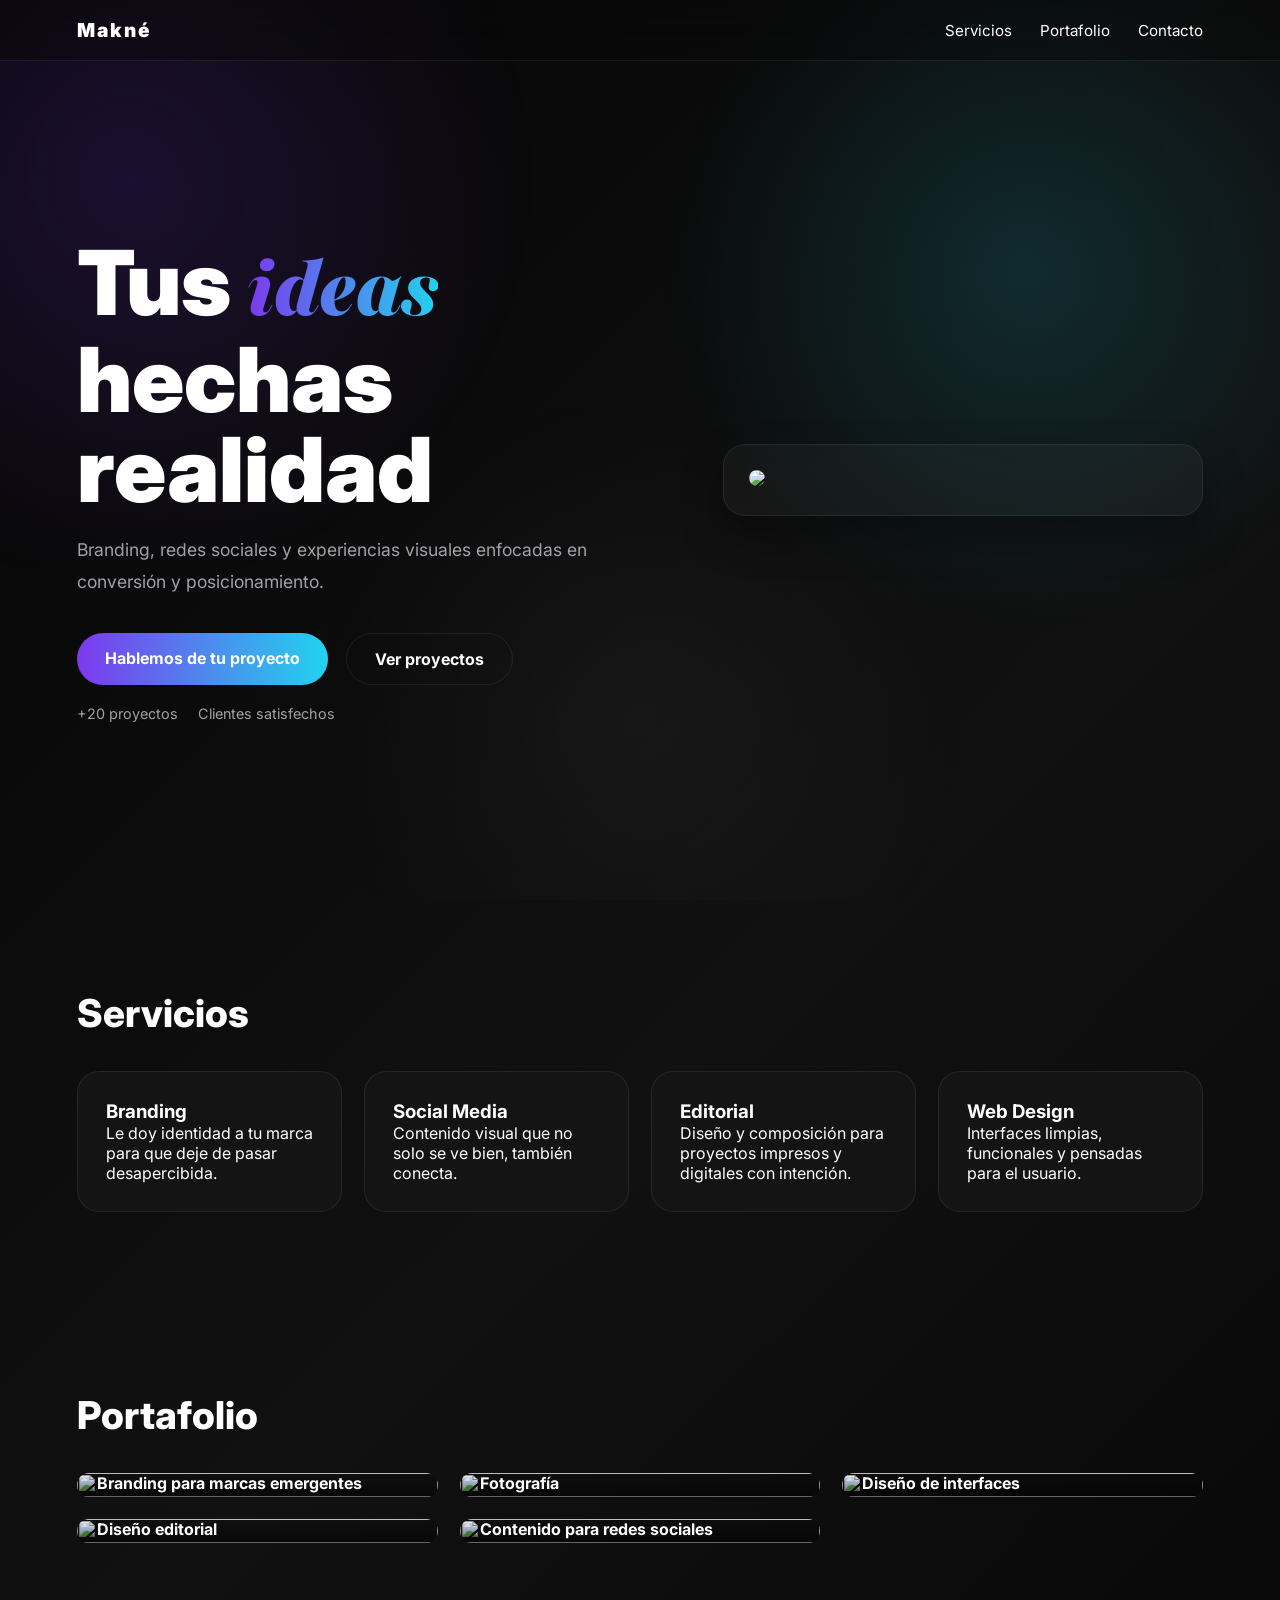
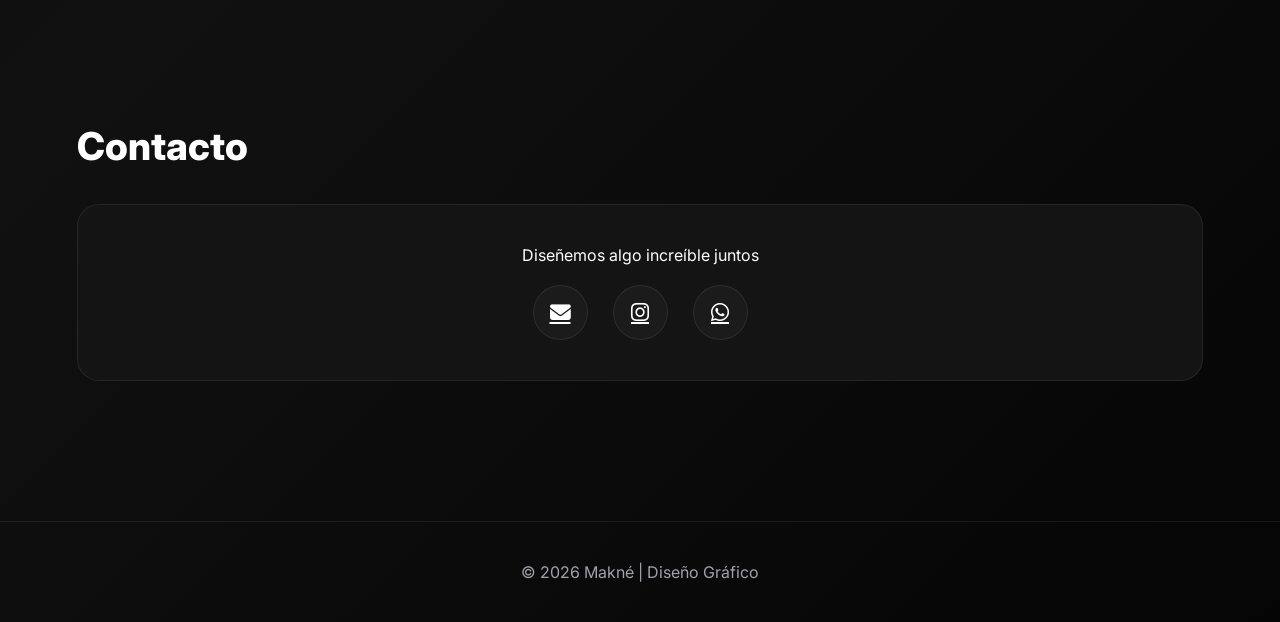
==== index.html @ 938c1986 "Change email link to use JavaScript function" ====
<!DOCTYPE html>
<html lang="es">
<head>
<meta charset="UTF-8">
<meta name="viewport" content="width=device-width, initial-scale=1.0">
<title>Makné | Diseño Estratégico</title>

<link href="https://fonts.googleapis.com/css2?family=Inter:wght@300;400;500;700;900&display=swap" rel="stylesheet">
<link href="https://fonts.googleapis.com/css2?family=Playfair:ital,opsz,wght@0,5..1200,300..900;1,5..1200,300..900&display=swap" rel="stylesheet">
<link href="https://cdnjs.cloudflare.com/ajax/libs/font-awesome/6.5.0/css/all.min.css" rel="stylesheet">
<link rel="stylesheet" href="CSS/styles.css">
</head>

<body>

<nav>
<div class="logo">Makné</div>
<ul>
<li><a href="#servicios">Servicios</a></li>
<li><a href="#portfolio">Portafolio</a></li>
<li><a href="#contacto">Contacto</a></li>
</ul>
</nav>

<section class="hero">
<div class="hero-wrap">

<div>
<h1>
  Tus <span class="idea-text gradient">ideas</span> hechas realidad
</h1>
<p>
Branding, redes sociales y experiencias visuales enfocadas en conversión y posicionamiento.
</p>

<div class="buttons">
<a href="https://wa.me/526563580671" class="btn primary">Hablemos de tu proyecto</a>
<a href="#portfolio" class="btn secondary">Ver proyectos</a>
</div>

<div class="stats">
<span>+20 proyectos</span>
<span>Clientes satisfechos</span>
</div>
</div>

<div class="hero-card">
<img src="https://images.unsplash.com/photo-1498050108023-c5249f4df085?w=1200">
</div>

</div>
</section>
  
<!-- CARD DE SERVICIOS -->
  
<section id="servicios">
<h2 class="title">Servicios</h2>
<div class="grid">

<div class="card">
<h3>Branding</h3>
<p>Le doy identidad a tu marca para que deje de pasar desapercibida.</p>
</div>

<div class="card">
<h3>Social Media</h3>
<p>Contenido visual que no solo se ve bien, también conecta.</p>
</div>

<div class="card">
<h3>Editorial</h3>
<p>Diseño y composición para proyectos impresos y digitales con intención.</p>
</div>

<div class="card">
<h3>Web Design</h3>
<p>Interfaces limpias, funcionales y pensadas para el usuario.</p>
</div>

</div>
</section>
  
<!-- PORTAFOLIO -->
  
<section id="portfolio">
<h2 class="title">Portafolio</h2>

<div class="portfolio">

<div class="work">
<img src="https://images.unsplash.com/photo-1545239351-1141bd82e8a6?w=1200">
<div class="overlay">Branding para marcas emergentes</div>
</div>

<div class="work">
<img src="https://images.unsplash.com/photo-1492724441997-5dc865305da7?w=1200">
<div class="overlay">Fotografía</div>
</div>

<div class="work">
<img src="https://images.unsplash.com/photo-1558655146-d09347e92766?w=1200">
<div class="overlay">Diseño de interfaces</div>
</div>

<div class="work">
<img src="https://images.unsplash.com/photo-1516321318423-f06f85e504b3?w=1200">
<div class="overlay">Diseño editorial</div>
</div>

<div class="work">
<img src="https://images.unsplash.com/photo-1609921212029-bb5a28e60960?w=1200">
<div class="overlay">Contenido para redes sociales</div>
</div>

</div>
</section>

<section id="contacto">
<h2 class="title">Contacto</h2>

<div class="contact-box">
  <p>Diseñemos algo increíble juntos</p>
<div class="contact-icons">
  <a href="#" onclick="openEmail(event)">
    <i class="fa-solid fa-envelope"></i>
      </a>
  <a href="https://instagram.com/makne.co" target="_blank">
    <i class="fa-brands fa-instagram"></i>
      </a>
  <a href="https://wa.me/526563580671" target="_blank">
    <i class="fa-brands fa-whatsapp"></i>
      </a>
  </div>
</div>
</section>

<footer>
© 2026 Makné | Diseño Gráfico 
</footer>

<!-- POPUP -->
<div id="popup" class="popup">
<div class="popup-content">
<p>¿Listo para llevar tu marca a otro nivel?</p>
<a href="https://wa.me/526563580671">Hablar ahora</a>
<span onclick="closePopup()">✕</span>
</div>
</div>

<script src="JS/main.js"></script>
</body>
</html>
---- CSS/styles.css ----
:root{
--bg:#0a0a0a;
--card:#141414;
--text:#ffffff;
--soft:#a1a1aa;
--line:rgba(255,255,255,.08);
--accent:#7c3aed;
--accent2:#22d3ee;
--radius:22px;
--shadow:0 20px 40px rgba(0,0,0,.35);
}

*{
margin:0;
padding:0;
box-sizing:border-box;
scroll-behavior:smooth;
}

body{
font-family:'Inter',sans-serif;
background:linear-gradient(135deg,#050505,#111,#050505);
color:var(--text);
overflow-x:hidden;
}

body::before{
content:"";
position:fixed;
inset:0;
background:
radial-gradient(circle at 10% 20%,rgba(124,58,237,.18),transparent 30%),
radial-gradient(circle at 80% 30%,rgba(34,211,238,.15),transparent 30%),
radial-gradient(circle at 50% 80%,rgba(255,255,255,.04),transparent 35%);
z-index:-1;
}

/* NAV */
nav{
position:fixed;
top:0;
left:0;
width:100%;
padding:18px 6%;
display:flex;
justify-content:space-between;
align-items:center;
backdrop-filter:blur(18px);
background:rgba(10,10,10,.45);
border-bottom:1px solid var(--line);
z-index:999;
}

.logo{
font-size:1.2rem;
font-weight:900;
letter-spacing:2px;
}

nav ul{
display:flex;
gap:28px;
list-style:none;
}

nav a{
color:white;
text-decoration:none;
font-size:.95rem;
transition:.3s;
}

nav a:hover{
color:var(--accent2);
}

/* HERO */

.idea-text{
font-family: "Playfair", serif;
  font-optical-sizing: auto;
  font-weight: <weight>;
  font-style: italic;
  font-variation-settings:
    "wdth" 80;
}

.hero{
min-height:100vh;
display:flex;
align-items:center;
justify-content:center;
padding:120px 6% 60px;
}

.hero-wrap{
display:grid;
grid-template-columns:1.1fr .9fr;
gap:60px;
align-items:center;
width:100%;
max-width:1400px;
}

.hero h1{
font-size:clamp(3rem,7vw,7rem);
line-height:1;
font-weight:900;
margin-bottom:20px;
}

.gradient{
background:linear-gradient(90deg,var(--accent),var(--accent2));
-webkit-background-clip:text;
-webkit-text-fill-color:transparent;
}

.hero p{
font-size:1.1rem;
color:var(--soft);
max-width:600px;
line-height:1.8;
}

.buttons{
margin-top:35px;
display:flex;
gap:18px;
flex-wrap:wrap;
}

.btn{
padding:15px 28px;
border-radius:50px;
text-decoration:none;
font-weight:700;
transition:.3s;
display:inline-block;
}

.primary{
background:linear-gradient(90deg,var(--accent),var(--accent2));
color:white;
}

.secondary{
border:1px solid var(--line);
color:white;
}

.btn:hover{
transform:translateY(-4px);
box-shadow:var(--shadow);
}

.stats{
margin-top:20px;
display:flex;
gap:20px;
color:var(--soft);
font-size:.9rem;
}

/* CARDS */
.hero-card{
background:rgba(255,255,255,.03);
border:1px solid var(--line);
padding:25px;
border-radius:var(--radius);
box-shadow:var(--shadow);
}

.hero-card img{
width:100%;
border-radius:18px;
}

/* GRID */
section{
padding:90px 6%;
max-width:1500px;
margin:auto;
}

.title{
font-size:2.4rem;
margin-bottom:35px;
font-weight:800;
}

.grid{
display:grid;
grid-template-columns:repeat(4,1fr);
gap:22px;
}

.card{
background:var(--card);
padding:28px;
border-radius:var(--radius);
border:1px solid var(--line);
transition:.35s;
}

.card:hover{
transform:translateY(-8px);
}

/* PORTFOLIO */
.portfolio{
display:grid;
grid-template-columns:repeat(3,1fr);
gap:22px;
}

.work{
position:relative;
overflow:hidden;
border-radius:var(--radius);
}

.work img{
width:100%;
height:100%;
object-fit:cover;
transition:1s;
}

.work:hover img{
transform:scale(1.08);
}

.overlay{
position:absolute;
inset:0;
display:flex;
align-items:end;
padding:20px;
background:linear-gradient(to top,rgba(0,0,0,.8),transparent);
font-weight:700;
font-size:1rem;
}

/* CONTACT */
.contact-box{
background:var(--card);
padding:40px;
border-radius:var(--radius);
border:1px solid var(--line);
text-align:center;
display:flex;
flex-direction:column;
align-items:center;
gap:20px;
}

.contact-icons{
display:flex;
gap:25px;
}

.contact-icons a{
width:55px;
height:55px;
display:flex;
align-items:center;
justify-content:center;
border-radius:50%;
background:rgba(255,255,255,.03);
border:1px solid var(--line);
color:white;
font-size:1.3rem;
transition:.3s;
}

.contact-icons a:hover{
transform:translateY(-5px);
background:linear-gradient(90deg,var(--accent),var(--accent2));
box-shadow:var(--shadow);
}

/* POPUP */
.popup{
position:fixed;
bottom:20px;
right:20px;
background:var(--card);
padding:20px;
border-radius:18px;
display:none;
max-width:260px;
z-index:999;
}

/* FOOTER */
footer{
padding:40px 6%;
color:var(--soft);
border-top:1px solid var(--line);
margin-top:50px;

display:flex;
justify-content:center;
align-items:center;
text-align:center;
flex-direction:column;
gap:10px;
}

/* RESPONSIVE */
@media(max-width:900px){
.hero-wrap{grid-template-columns:1fr;}
.grid{grid-template-columns:1fr 1fr;}
.portfolio{grid-template-columns:1fr;}
}
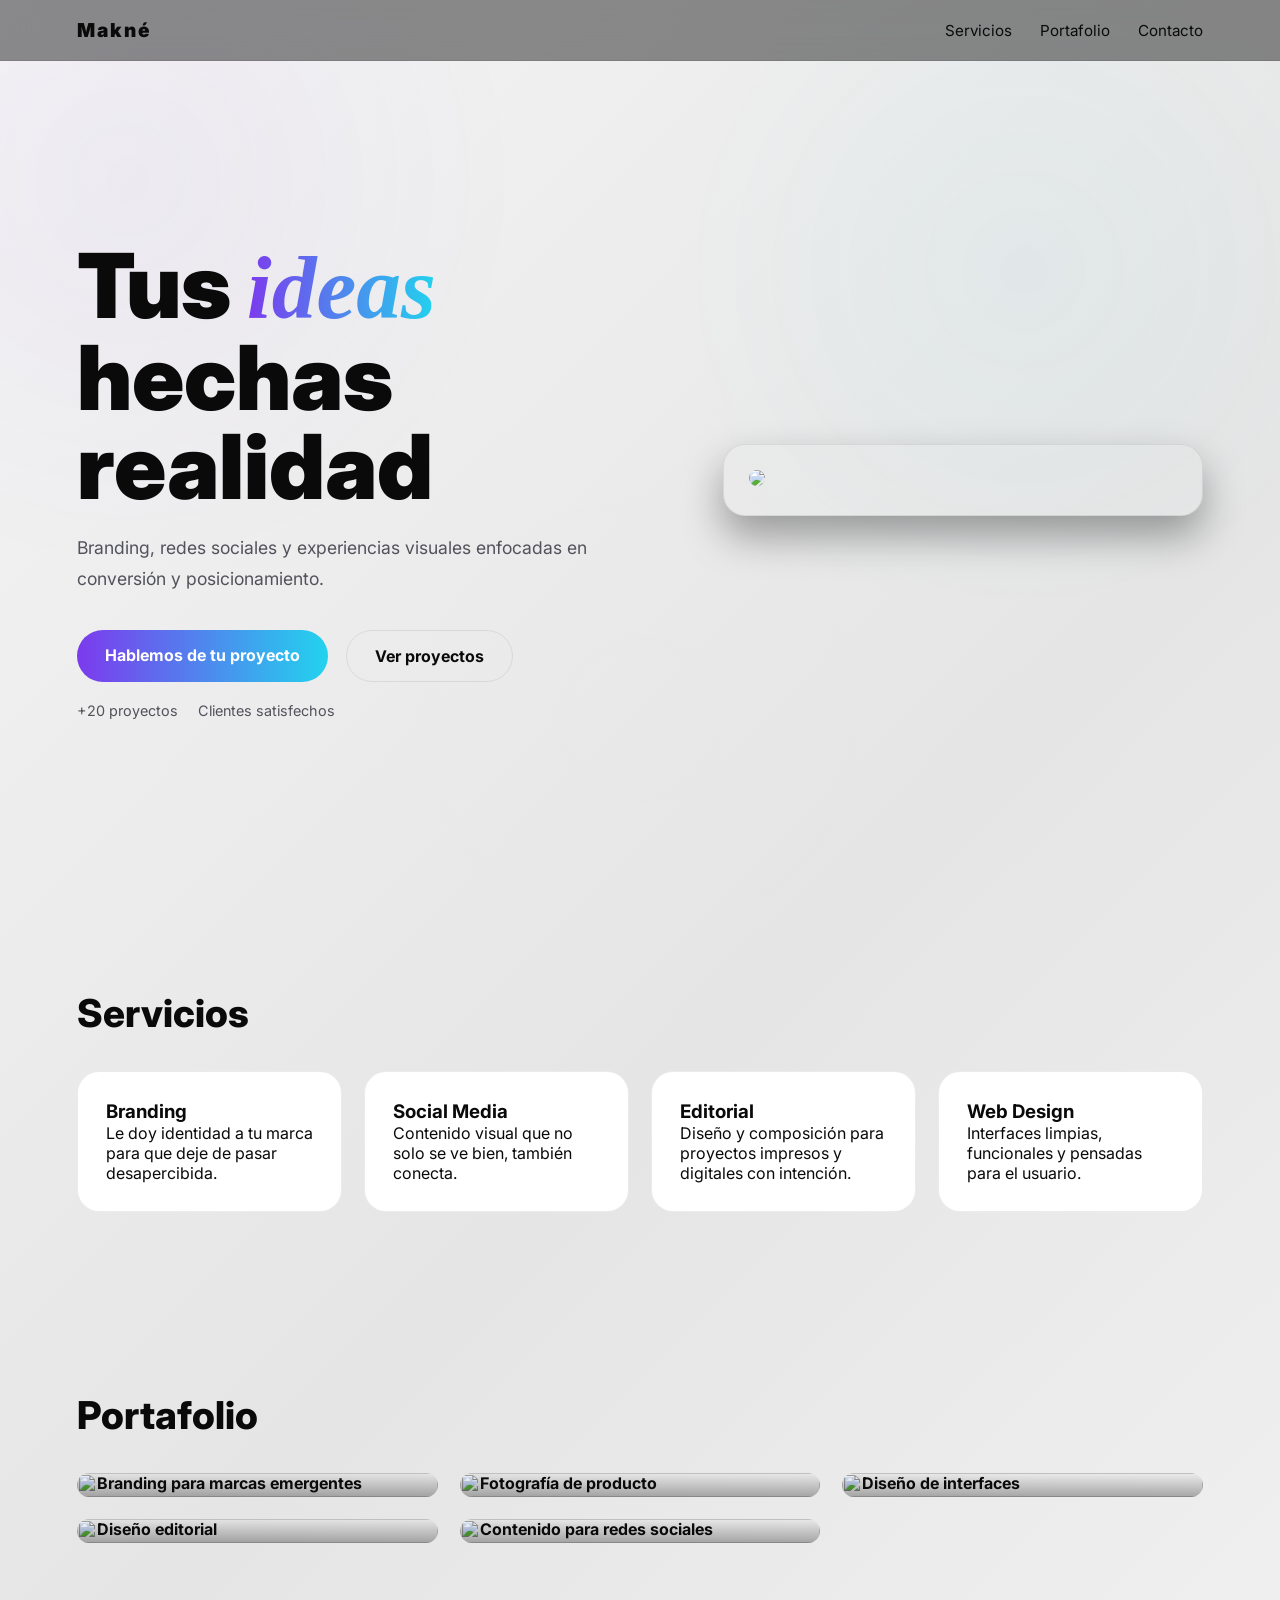
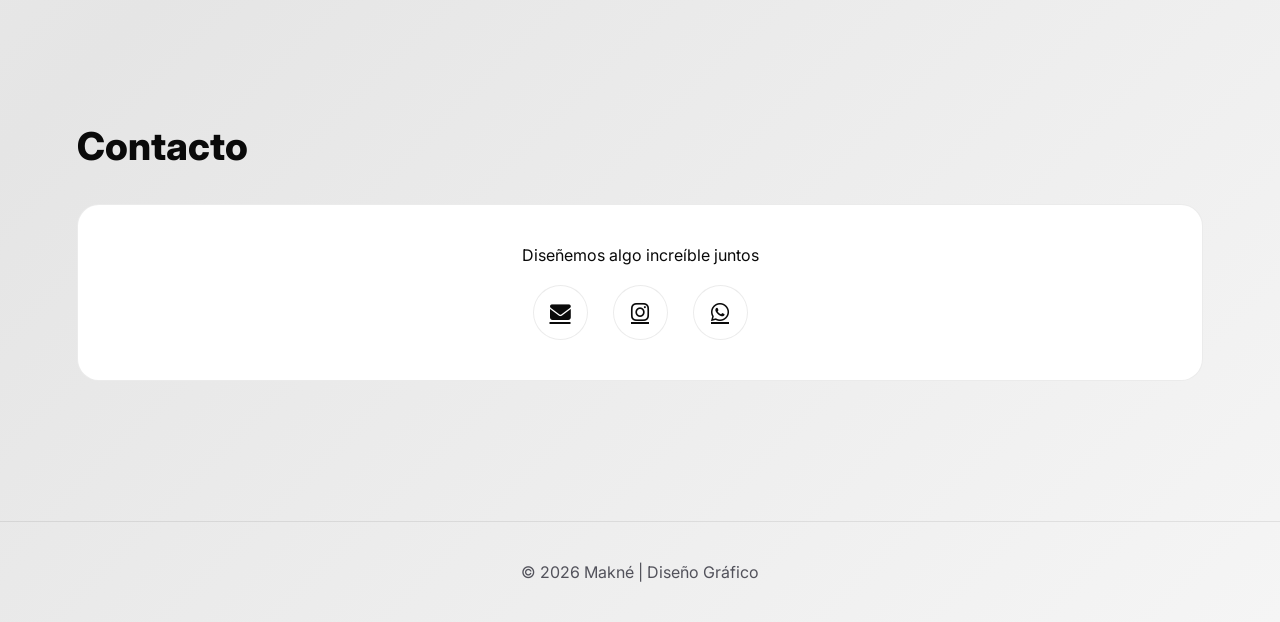
==== commit 5659b8c7: "Update overlay text for product photography" ====
--- a/index.html
+++ b/index.html
@@ -94,7 +94,7 @@
 
 <div class="work">
 <img src="https://images.unsplash.com/photo-1492724441997-5dc865305da7?w=1200">
-<div class="overlay">Fotografía</div>
+<div class="overlay">Fotografía de producto</div>
 </div>
 
 <div class="work">
--- a/CSS/styles.css
+++ b/CSS/styles.css
@@ -1,5 +1,6 @@
 :root{
---bg:#0a0a0a;
+--bg:#050505;
+--bg2:#111;
 --card:#141414;
 --text:#ffffff;
 --soft:#a1a1aa;
@@ -10,6 +11,7 @@
 --shadow:0 20px 40px rgba(0,0,0,.35);
 }
 
+/* RESET */
 *{
 margin:0;
 padding:0;
@@ -17,13 +19,16 @@
 scroll-behavior:smooth;
 }
 
+/* BODY */
 body{
 font-family:'Inter',sans-serif;
-background:linear-gradient(135deg,#050505,#111,#050505);
+background:linear-gradient(135deg,var(--bg),var(--bg2),var(--bg));
 color:var(--text);
 overflow-x:hidden;
-}
-
+transition: background .4s, color .4s;
+}
+
+/* FONDO DECORATIVO */
 body::before{
 content:"";
 position:fixed;
@@ -64,7 +69,7 @@
 }
 
 nav a{
-color:white;
+color:var(--text);
 text-decoration:none;
 font-size:.95rem;
 transition:.3s;
@@ -77,12 +82,8 @@
 /* HERO */
 
 .idea-text{
-font-family: "Playfair", serif;
-  font-optical-sizing: auto;
-  font-weight: <weight>;
-  font-style: italic;
-  font-variation-settings:
-    "wdth" 80;
+font-family: "Playfair Display", serif;
+font-style: italic;
 }
 
 .hero{
@@ -145,7 +146,7 @@
 
 .secondary{
 border:1px solid var(--line);
-color:white;
+color:var(--text);
 }
 
 .btn:hover{
@@ -161,7 +162,7 @@
 font-size:.9rem;
 }
 
-/* CARDS */
+/* CARD HERO */
 .hero-card{
 background:rgba(255,255,255,.03);
 border:1px solid var(--line);
@@ -175,7 +176,7 @@
 border-radius:18px;
 }
 
-/* GRID */
+/* SECCIONES */
 section{
 padding:90px 6%;
 max-width:1500px;
@@ -188,6 +189,7 @@
 font-weight:800;
 }
 
+/* SERVICIOS */
 .grid{
 display:grid;
 grid-template-columns:repeat(4,1fr);
@@ -241,7 +243,7 @@
 font-size:1rem;
 }
 
-/* CONTACT */
+/* CONTACTO */
 .contact-box{
 background:var(--card);
 padding:40px;
@@ -268,7 +270,7 @@
 border-radius:50%;
 background:rgba(255,255,255,.03);
 border:1px solid var(--line);
-color:white;
+color:var(--text);
 font-size:1.3rem;
 transition:.3s;
 }
@@ -277,6 +279,10 @@
 transform:translateY(-5px);
 background:linear-gradient(90deg,var(--accent),var(--accent2));
 box-shadow:var(--shadow);
+}
+
+.contact-icons a:active{
+transform:scale(0.9);
 }
 
 /* POPUP */
@@ -298,7 +304,6 @@
 color:var(--soft);
 border-top:1px solid var(--line);
 margin-top:50px;
-
 display:flex;
 justify-content:center;
 align-items:center;
@@ -313,3 +318,29 @@
 .grid{grid-template-columns:1fr 1fr;}
 .portfolio{grid-template-columns:1fr;}
 }
+
+/*MODO CLARO */
+@media (prefers-color-scheme: light){
+:root{
+--bg:#f5f5f5;
+--bg2:#e5e5e5;
+--card:#ffffff;
+--text:#0a0a0a;
+--soft:#52525b;
+--line:rgba(0,0,0,.08);
+--accent:#7c3aed;
+--accent2:#22d3ee;
+}
+
+/* suavizar fondo decorativo */
+body::before{
+opacity:0.25;
+}
+
+/* overlay menos agresivo */
+.overlay{
+background:linear-gradient(to top,rgba(0,0,0,.5),transparent);
+}
+}
+
+
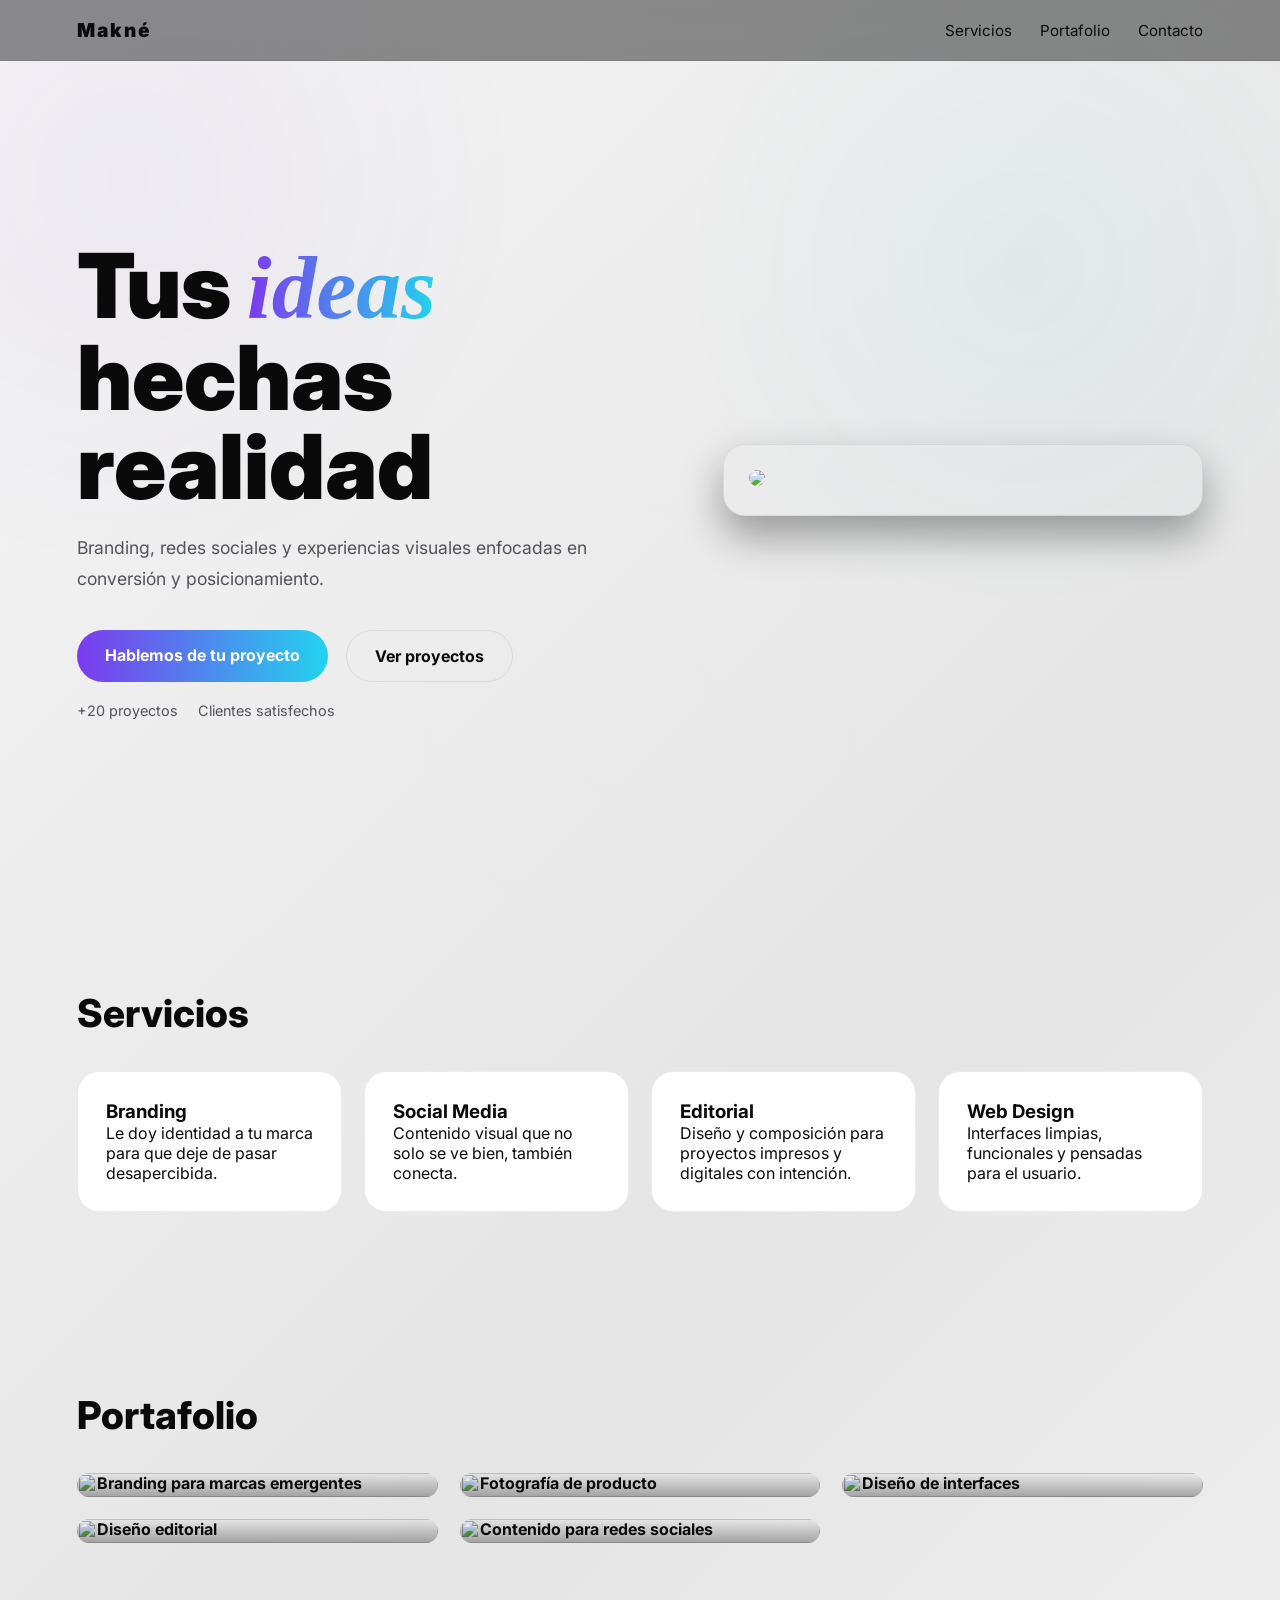
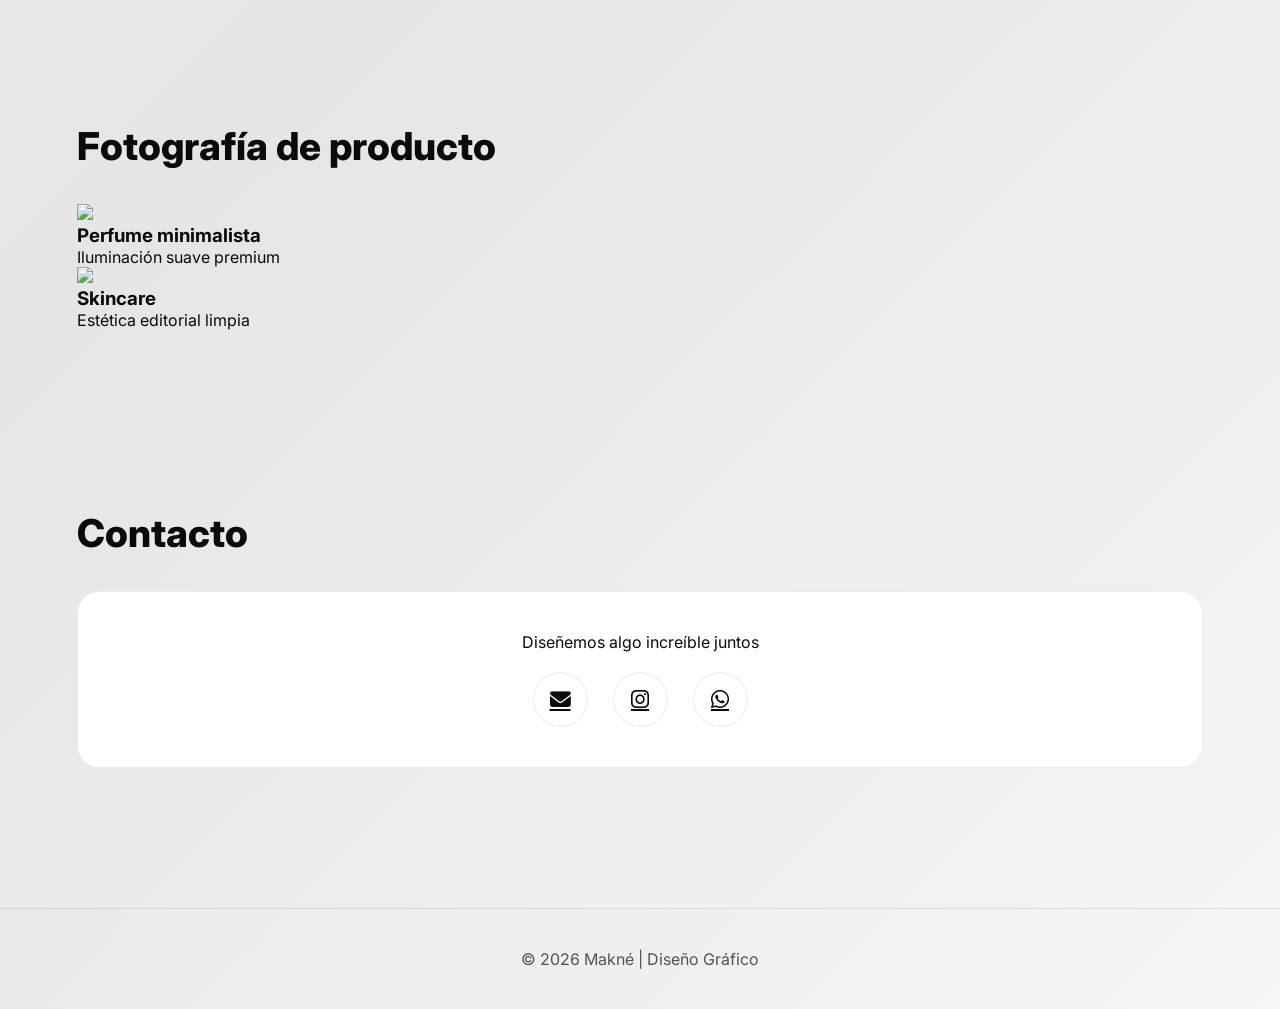
==== commit 4cf80d4f: "Add product photography gallery section to index.html" ====
--- a/index.html
+++ b/index.html
@@ -92,7 +92,7 @@
 <div class="overlay">Branding para marcas emergentes</div>
 </div>
 
-<div class="work">
+<div class="work" onclick="openGallery()">
 <img src="https://images.unsplash.com/photo-1492724441997-5dc865305da7?w=1200">
 <div class="overlay">Fotografía de producto</div>
 </div>
@@ -114,7 +114,47 @@
 
 </div>
 </section>
+  
+<!-- GALERIA FOTOGRAFIA -->
+<section id="fotografia" class="gallery-section hidden">
+<h2 class="title">Fotografía de producto</h2>
 
+<div class="gallery">
+
+<div class="flip-card">
+<div class="flip-inner">
+
+<div class="flip-front">
+<img src="https://images.unsplash.com/photo-1512499617640-c2f999098c01?w=800">
+</div>
+
+<div class="flip-back">
+<h3>Perfume minimalista</h3>
+<p>Iluminación suave premium</p>
+</div>
+
+</div>
+</div>
+
+<div class="flip-card">
+<div class="flip-inner">
+
+<div class="flip-front">
+<img src="https://images.unsplash.com/photo-1585386959984-a4155224a1ad?w=800">
+</div>
+
+<div class="flip-back">
+<h3>Skincare</h3>
+<p>Estética editorial limpia</p>
+</div>
+
+</div>
+</div>
+
+</div>
+
+<!-- CONTACTO -->
+</section>
 <section id="contacto">
 <h2 class="title">Contacto</h2>
 
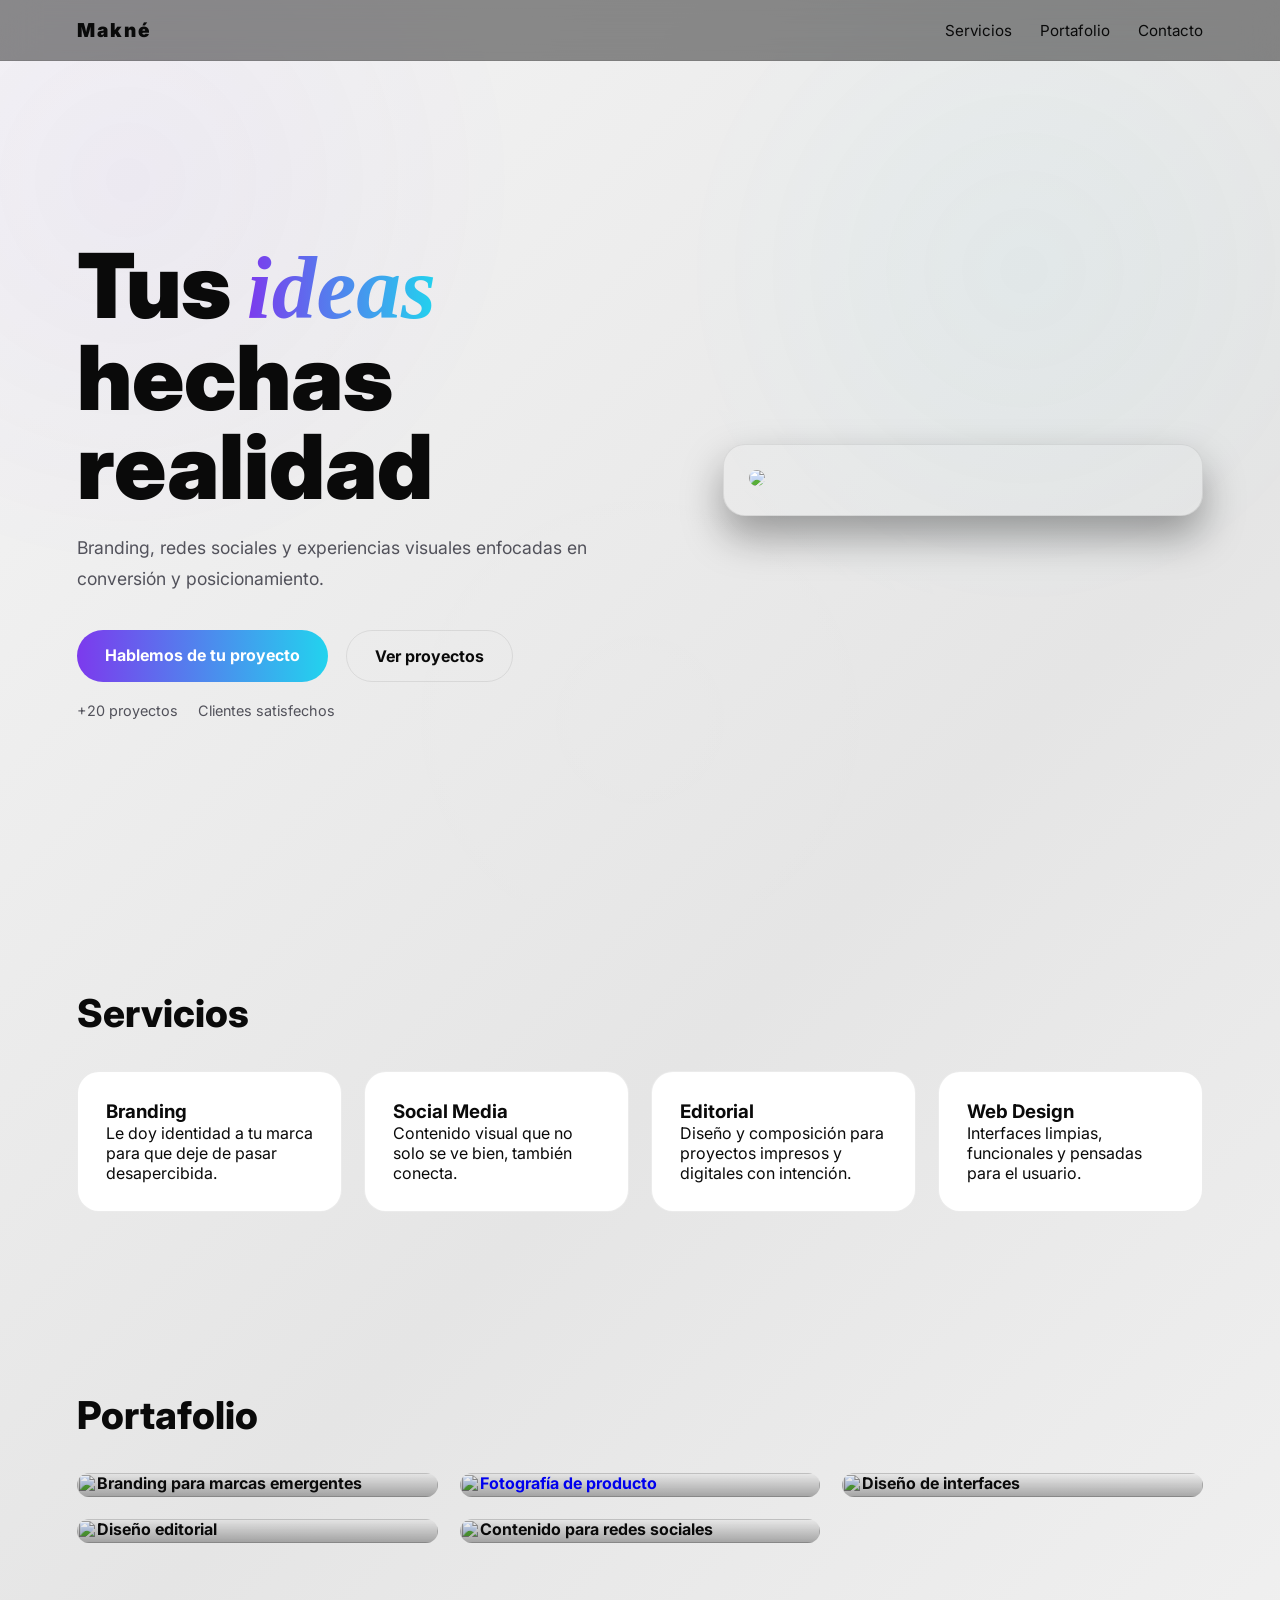
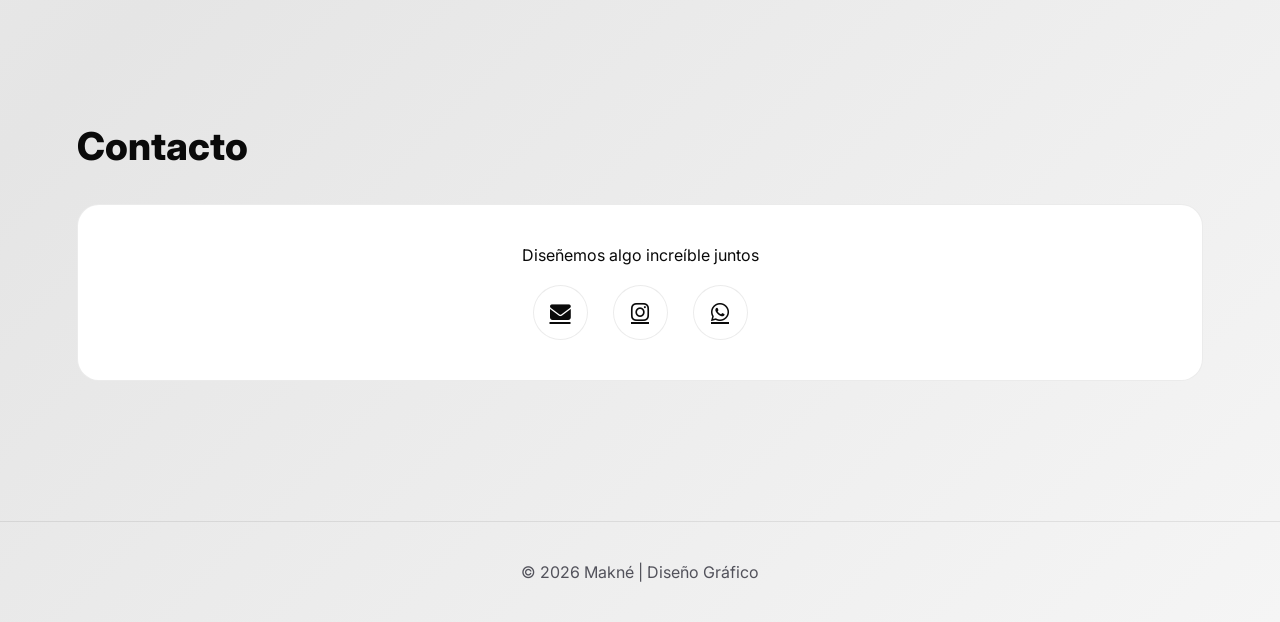
==== commit b744e3d3: "Update index.html" ====
--- a/index.html
+++ b/index.html
@@ -92,10 +92,10 @@
 <div class="overlay">Branding para marcas emergentes</div>
 </div>
 
-<div class="work" onclick="openGallery()">
+<a href="fotografia.html" class="work transition-link">
 <img src="https://images.unsplash.com/photo-1492724441997-5dc865305da7?w=1200">
 <div class="overlay">Fotografía de producto</div>
-</div>
+</a>
 
 <div class="work">
 <img src="https://images.unsplash.com/photo-1558655146-d09347e92766?w=1200">
--- a/CSS/styles.css
+++ b/CSS/styles.css
@@ -343,4 +343,67 @@
 }
 }
 
-
+/* GALERIA OCULTA */
+.hidden{
+display:none;
+}
+
+/* GALERIA */
+.gallery{
+display:flex;
+gap:30px;
+justify-content:center;
+flex-wrap:wrap;
+}
+
+/* FLIP CARD */
+.flip-card{
+width:260px;
+height:320px;
+perspective:1000px;
+cursor:pointer;
+}
+
+.flip-inner{
+width:100%;
+height:100%;
+position:relative;
+transform-style:preserve-3d;
+transition:transform .6s;
+}
+
+.flip-card:hover .flip-inner{
+transform:rotateY(180deg);
+}
+
+.flip-front, .flip-back{
+position:absolute;
+width:100%;
+height:100%;
+backface-visibility:hidden;
+border-radius:var(--radius);
+overflow:hidden;
+border:1px solid var(--line);
+}
+
+.flip-front img{
+width:100%;
+height:100%;
+object-fit:cover;
+}
+
+.flip-back{
+background:var(--card);
+transform:rotateY(180deg);
+display:flex;
+flex-direction:column;
+justify-content:center;
+align-items:center;
+padding:20px;
+text-align:center;
+}
+
+/* GLOW */
+.flip-card:hover{
+box-shadow:0 0 30px rgba(124,58,237,0.5);
+}
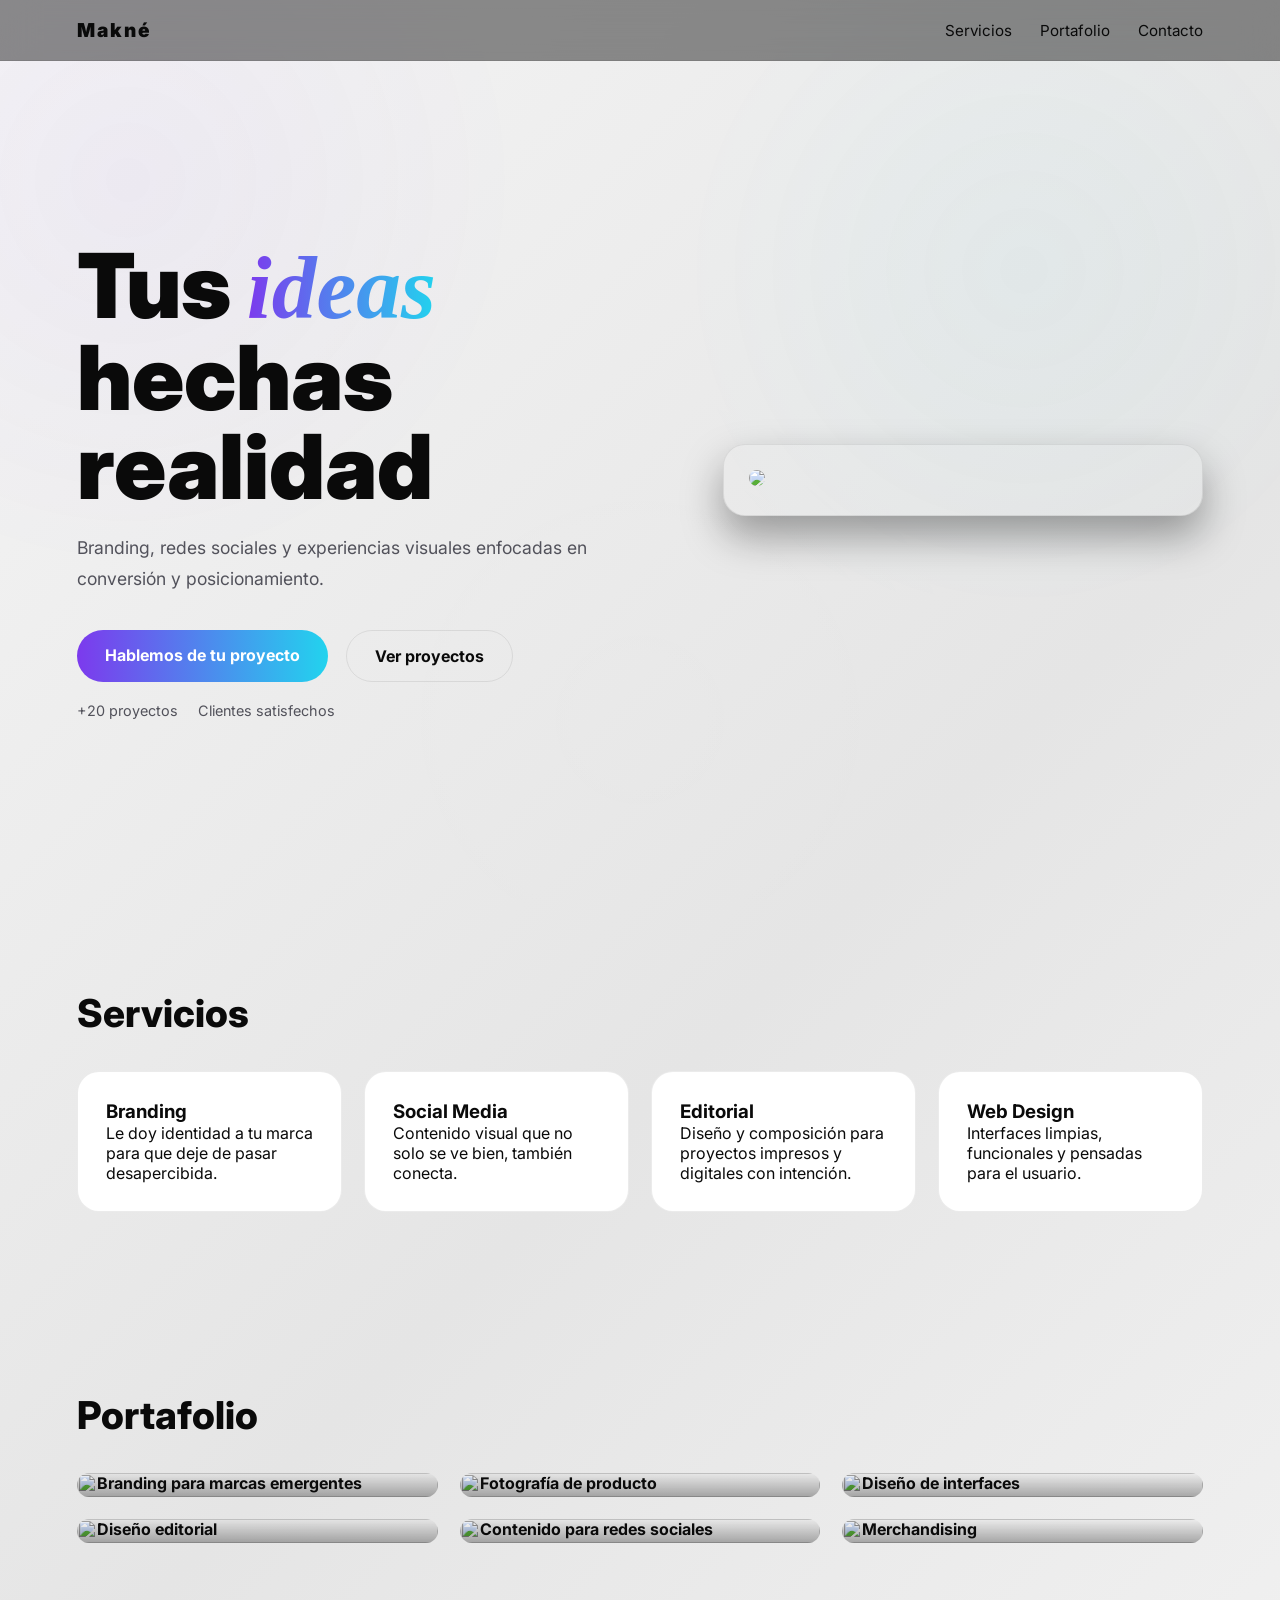
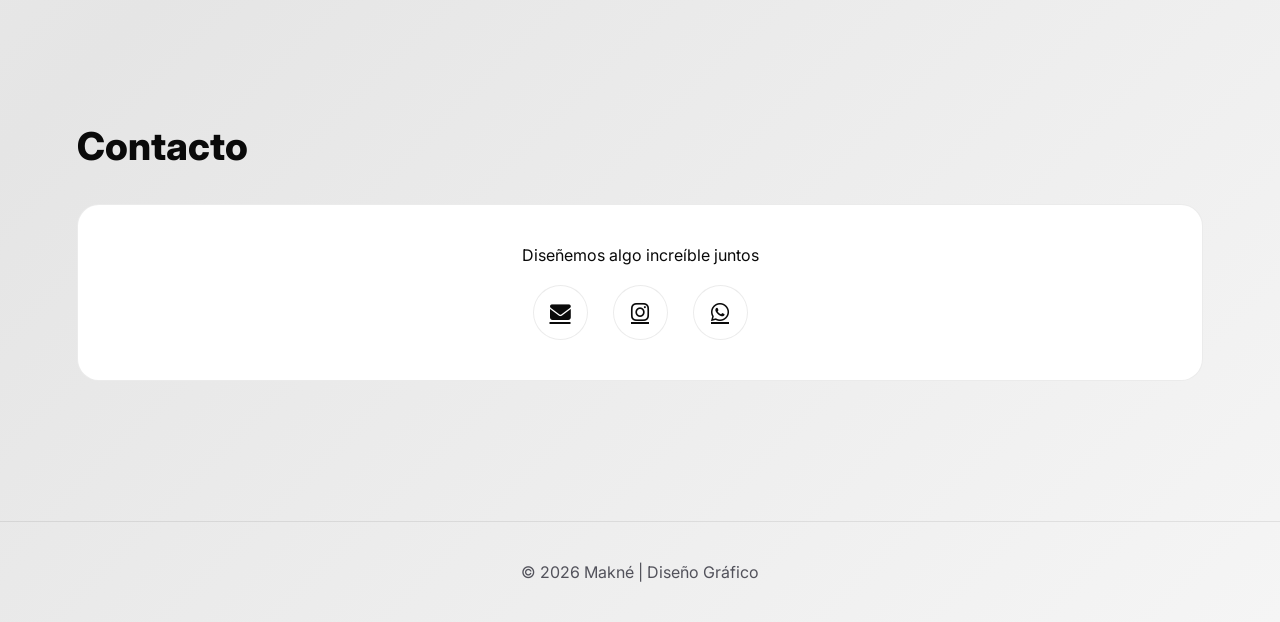
==== commit 326b3fa9: "Refactor portfolio section for improved structure" ====
--- a/index.html
+++ b/index.html
@@ -83,36 +83,40 @@
 <!-- PORTAFOLIO -->
   
 <section id="portfolio">
-<h2 class="title">Portafolio</h2>
+  <h2 class="title">Portafolio</h2>
 
-<div class="portfolio">
+    <div class="portfolio">
 
-<div class="work">
-<img src="https://images.unsplash.com/photo-1545239351-1141bd82e8a6?w=1200">
-<div class="overlay">Branding para marcas emergentes</div>
-</div>
+      <div class="work">
+        <img src="https://images.unsplash.com/photo-1545239351-1141bd82e8a6?w=1200">
+          <div class="overlay">Branding para marcas emergentes</div>
+    </div>
 
 <a href="fotografia.html" class="work transition-link">
-<img src="https://images.unsplash.com/photo-1492724441997-5dc865305da7?w=1200">
-<div class="overlay">Fotografía de producto</div>
+  <img src="https://images.unsplash.com/photo-1492724441997-5dc865305da7?w=1200">
+    <div class="overlay">Fotografía de producto</div>
 </a>
 
 <div class="work">
-<img src="https://images.unsplash.com/photo-1558655146-d09347e92766?w=1200">
-<div class="overlay">Diseño de interfaces</div>
+  <img src="https://images.unsplash.com/photo-1558655146-d09347e92766?w=1200">
+    <div class="overlay">Diseño de interfaces</div>
 </div>
 
 <div class="work">
-<img src="https://images.unsplash.com/photo-1516321318423-f06f85e504b3?w=1200">
-<div class="overlay">Diseño editorial</div>
+  <img src="https://images.unsplash.com/photo-1516321318423-f06f85e504b3?w=1200">
+    <div class="overlay">Diseño editorial</div>
 </div>
 
 <div class="work">
-<img src="https://images.unsplash.com/photo-1609921212029-bb5a28e60960?w=1200">
-<div class="overlay">Contenido para redes sociales</div>
+  <img src="https://images.unsplash.com/photo-1609921212029-bb5a28e60960?w=1200">
+    <div class="overlay">Contenido para redes sociales</div>
 </div>
-
-</div>
+  
+<a href="merchandising.html" class="work transition-link">
+  <img src="https://images.unsplash.com/photo-1492724441997-5dc865305da7?w=1200">
+    <div class="overlay">Merchandising</div>
+</a>
+    </div>
 </section>
   
 <!-- GALERIA FOTOGRAFIA -->
--- a/CSS/styles.css
+++ b/CSS/styles.css
@@ -28,6 +28,12 @@
 transition: background .4s, color .4s;
 }
 
+.work{
+display:block;
+text-decoration:none;
+color:inherit;
+}
+
 /* FONDO DECORATIVO */
 body::before{
 content:"";
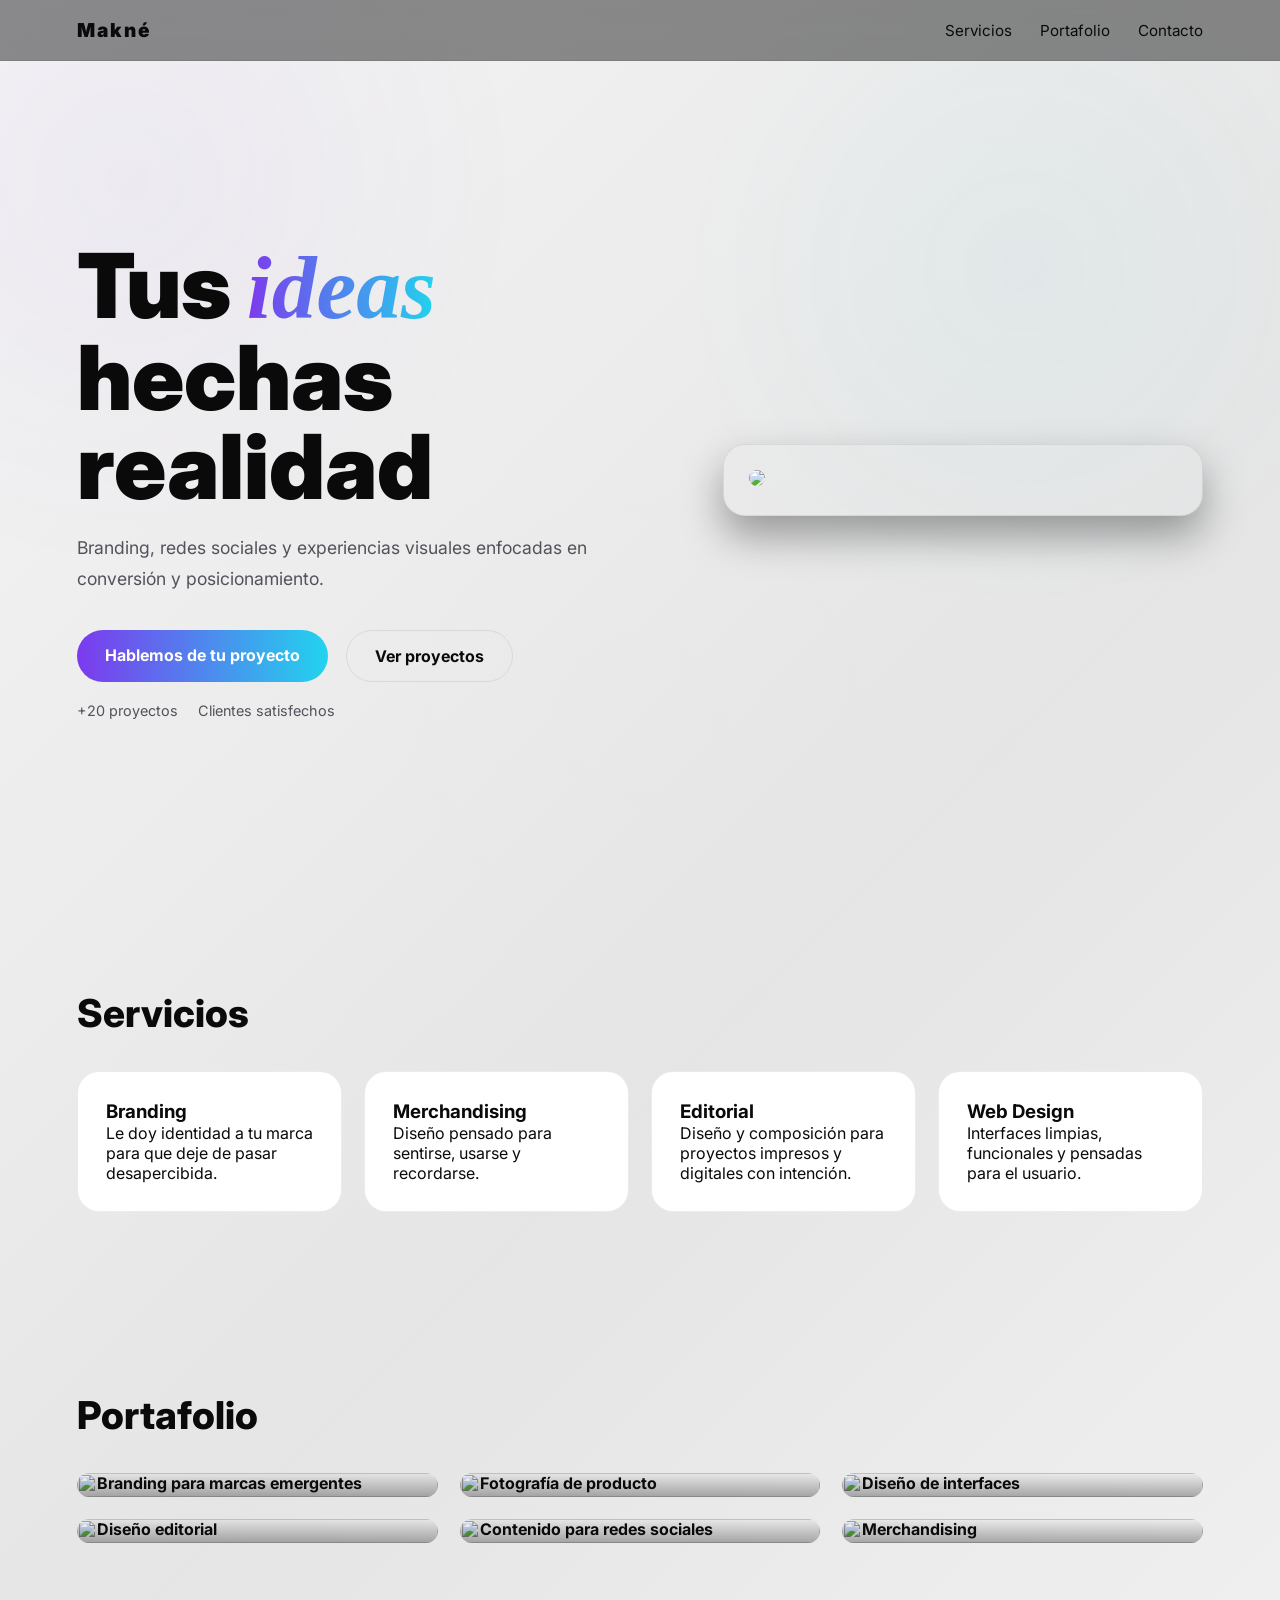
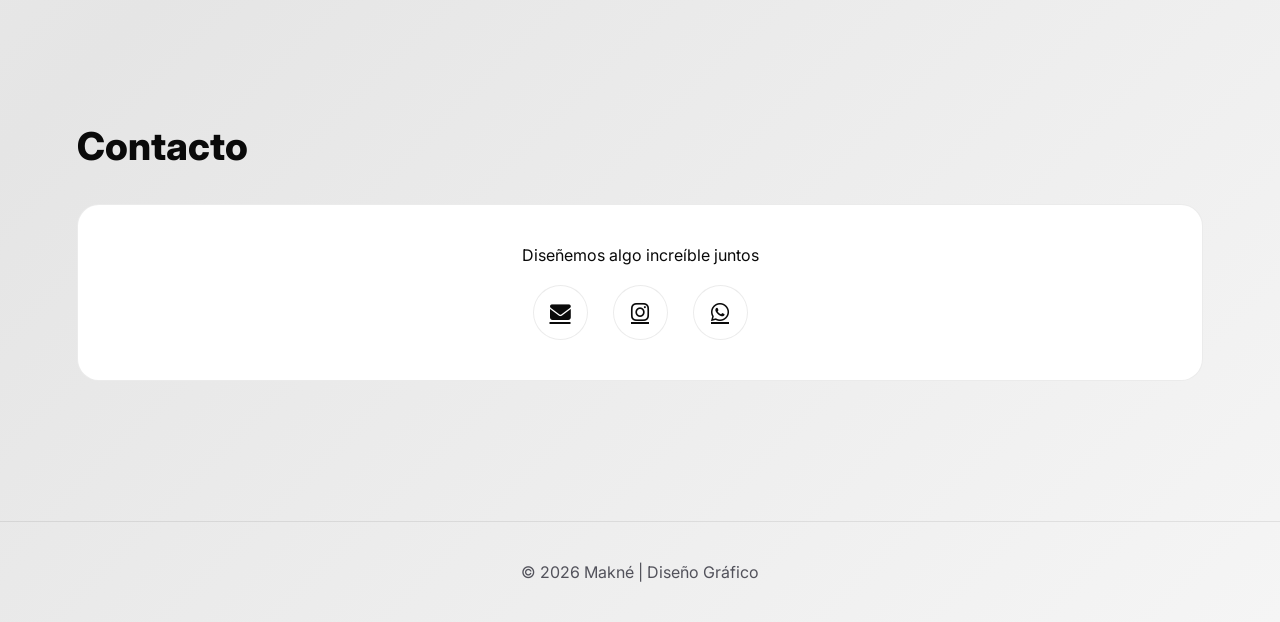
==== commit 3182e0ab: "Replace 'Social Media' section with 'Merchandising'" ====
--- a/index.html
+++ b/index.html
@@ -63,8 +63,8 @@
 </div>
 
 <div class="card">
-<h3>Social Media</h3>
-<p>Contenido visual que no solo se ve bien, también conecta.</p>
+<h3>Merchandising</h3>
+<p>Diseño pensado para sentirse, usarse y recordarse.</p>
 </div>
 
 <div class="card">
@@ -119,43 +119,6 @@
     </div>
 </section>
   
-<!-- GALERIA FOTOGRAFIA -->
-<section id="fotografia" class="gallery-section hidden">
-<h2 class="title">Fotografía de producto</h2>
-
-<div class="gallery">
-
-<div class="flip-card">
-<div class="flip-inner">
-
-<div class="flip-front">
-<img src="https://images.unsplash.com/photo-1512499617640-c2f999098c01?w=800">
-</div>
-
-<div class="flip-back">
-<h3>Perfume minimalista</h3>
-<p>Iluminación suave premium</p>
-</div>
-
-</div>
-</div>
-
-<div class="flip-card">
-<div class="flip-inner">
-
-<div class="flip-front">
-<img src="https://images.unsplash.com/photo-1585386959984-a4155224a1ad?w=800">
-</div>
-
-<div class="flip-back">
-<h3>Skincare</h3>
-<p>Estética editorial limpia</p>
-</div>
-
-</div>
-</div>
-
-</div>
 
 <!-- CONTACTO -->
 </section>
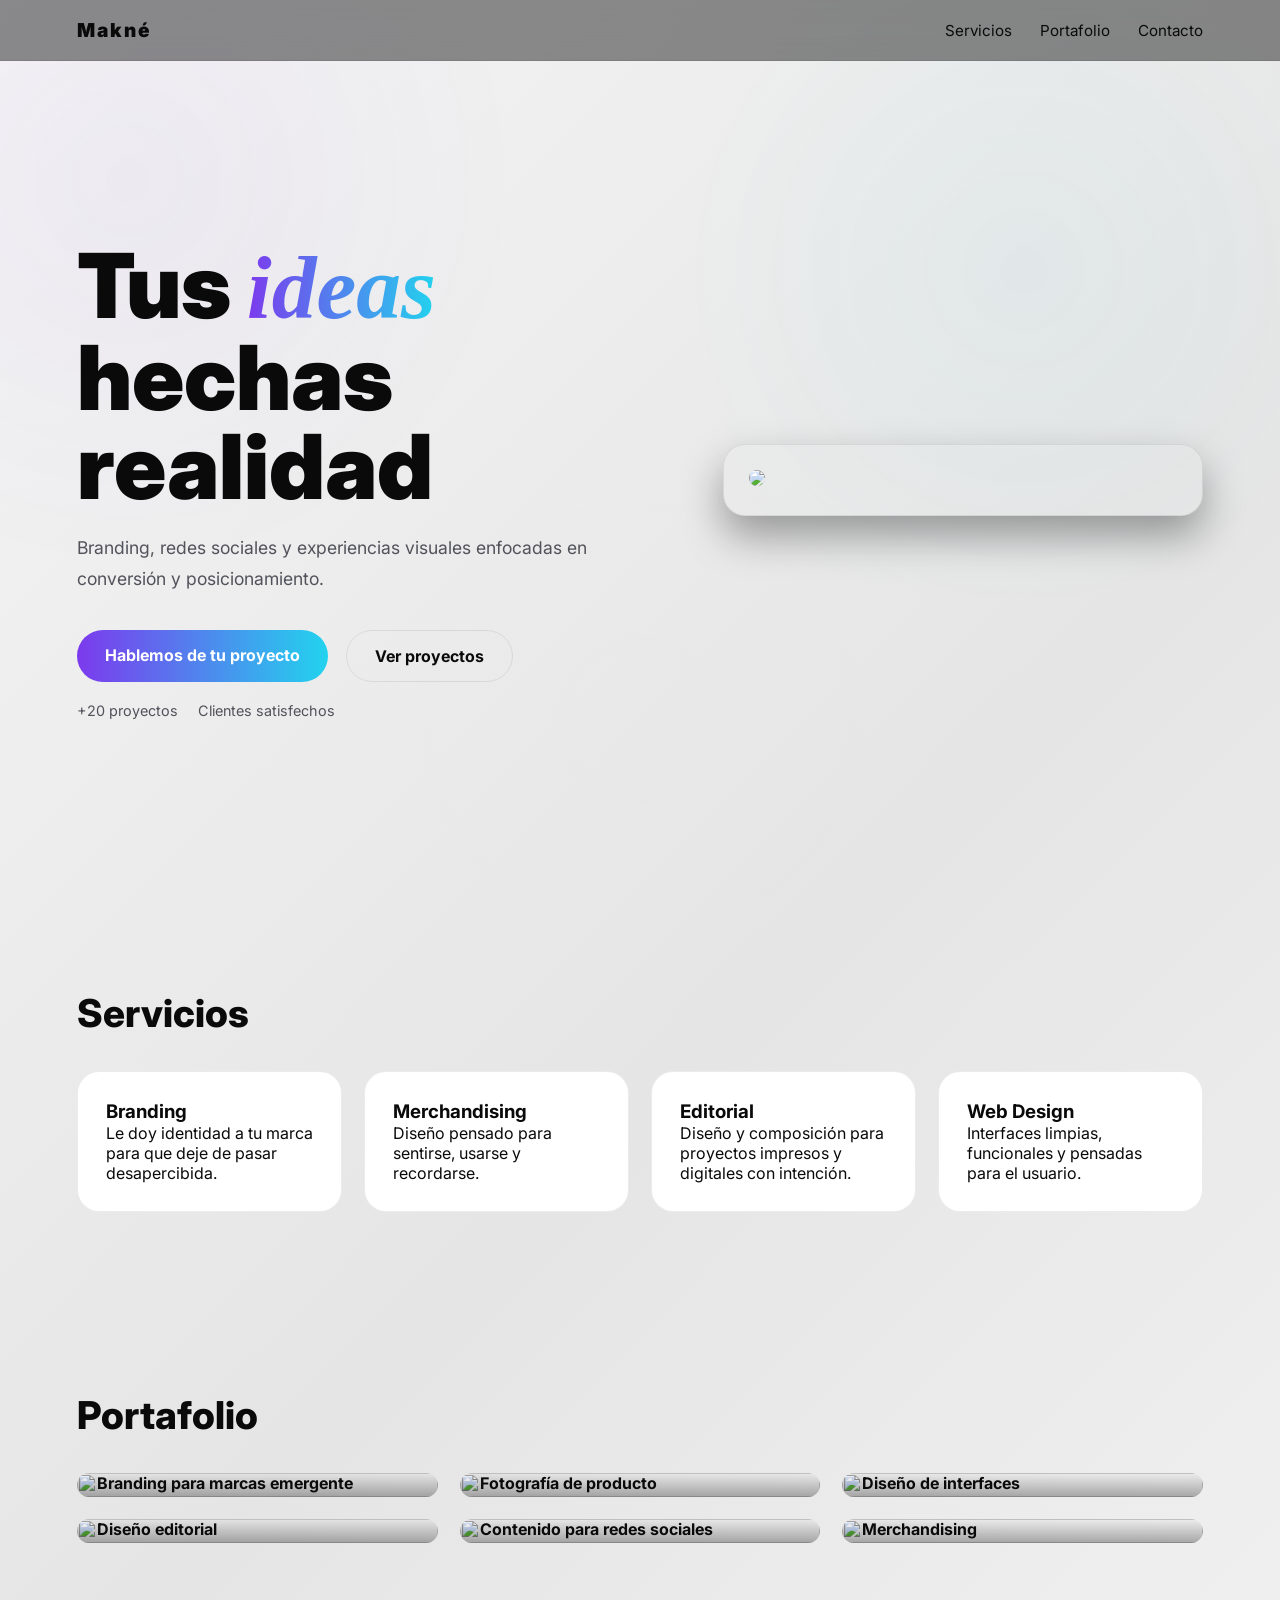
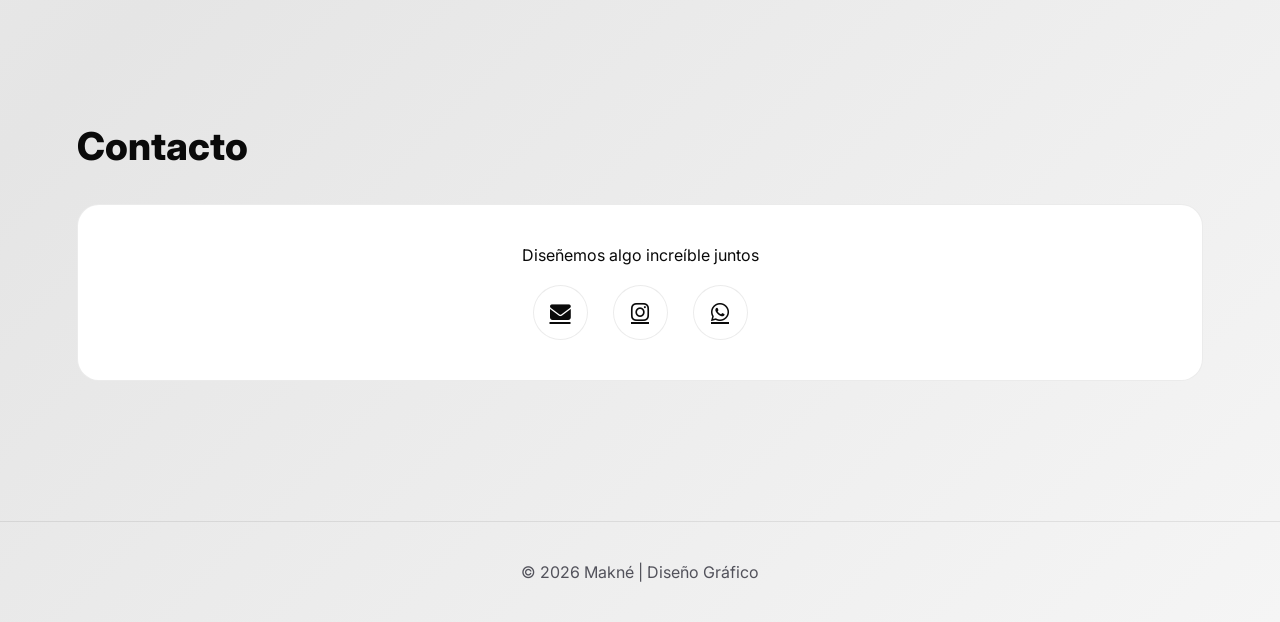
==== commit d2eeb54c: "Fix typo in branding overlay text Corrected a typo in the overlay text for branding." ====
--- a/index.html
+++ b/index.html
@@ -87,10 +87,10 @@
 
     <div class="portfolio">
 
-      <div class="work">
+      <a href="branding.html" class="work transition-link">
         <img src="https://images.unsplash.com/photo-1545239351-1141bd82e8a6?w=1200">
-          <div class="overlay">Branding para marcas emergentes</div>
-    </div>
+          <div class="overlay">Branding para marcas emergente</div>
+      </a>
 
 <a href="fotografia.html" class="work transition-link">
   <img src="https://images.unsplash.com/photo-1492724441997-5dc865305da7?w=1200">
